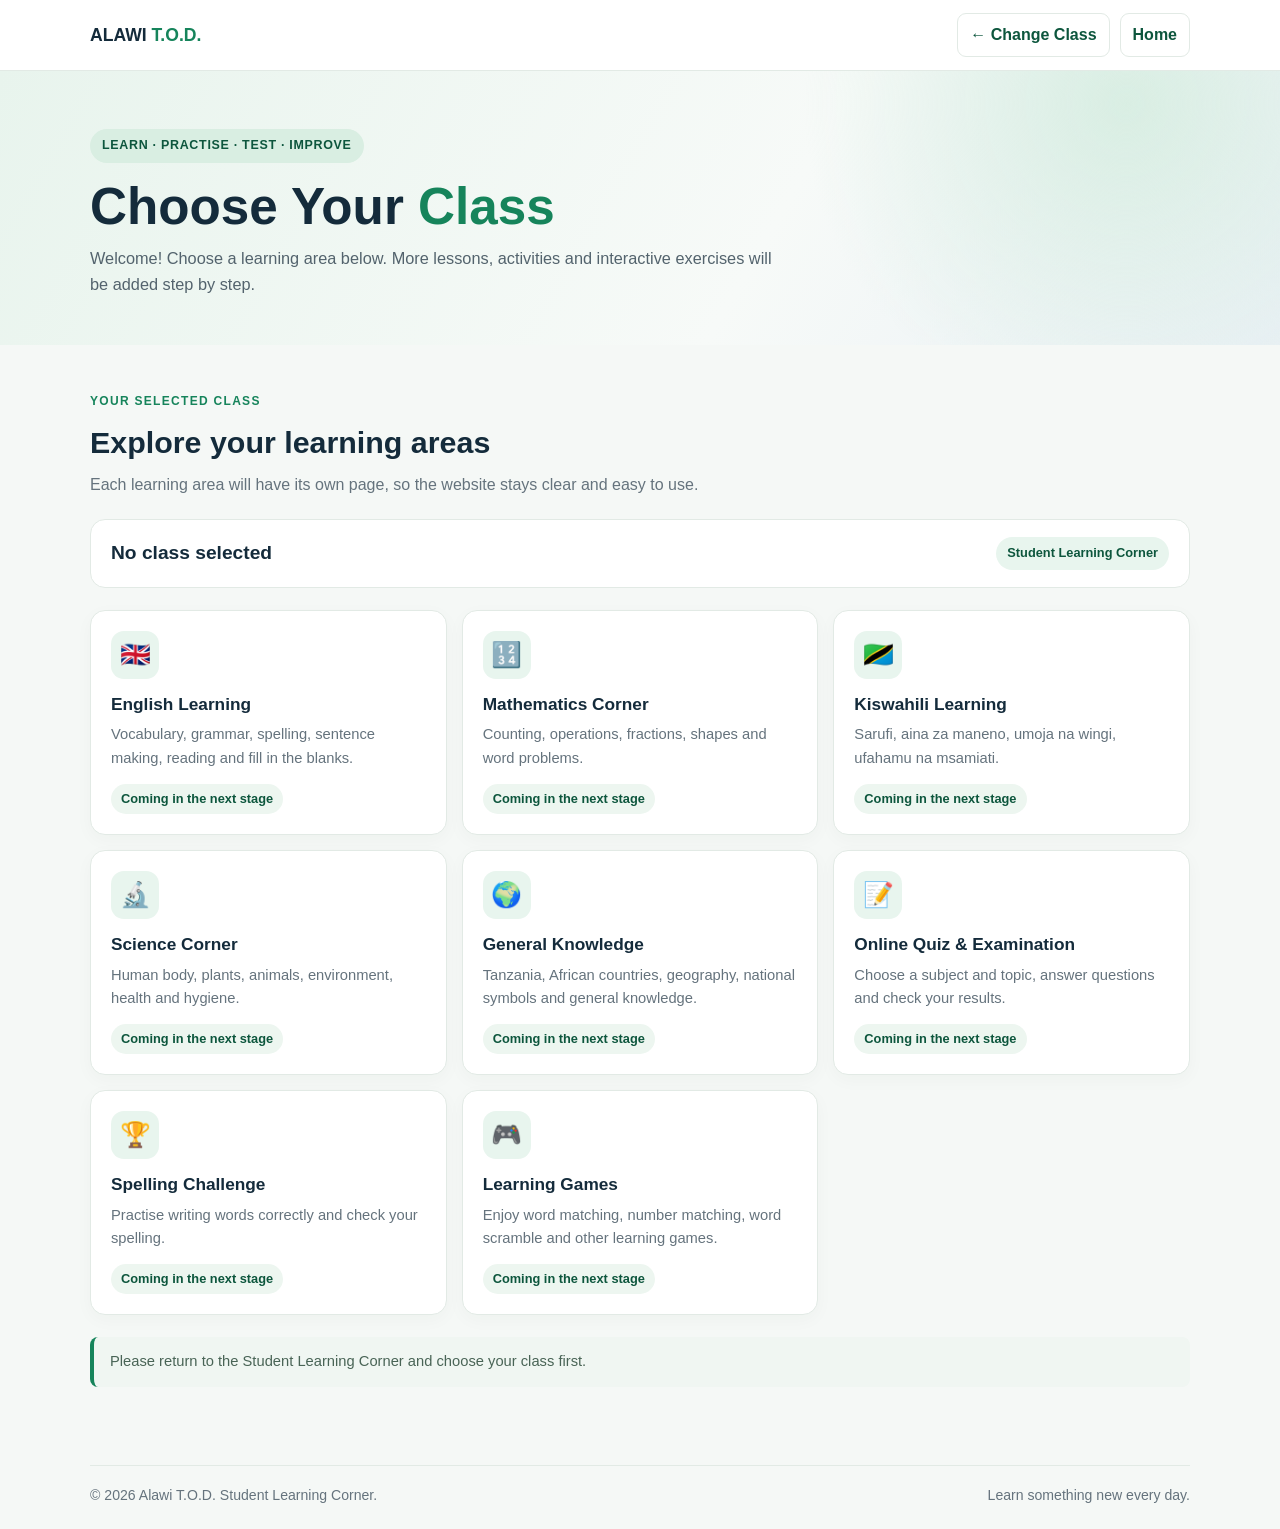
==== class-learning.html @ eb18f33f "Add files via upload" ====
<!DOCTYPE html>
<html lang="en">
<head>
<meta charset="UTF-8">
<meta name="viewport" content="width=device-width, initial-scale=1.0">
<meta name="description" content="Class learning areas and activities in Alawi T.O.D Student Learning Corner.">
<meta name="theme-color" content="#142b3b">
<title>Class Learning | Alawi T.O.D</title>
<style>
:root{--green:#16845b;--green-dark:#0d563d;--navy:#142b3b;--ink:#24313a;--muted:#65737d;--paper:#f5f8f6;--line:#e2eae5}
*{box-sizing:border-box}body{margin:0;font-family:Arial,Helvetica,sans-serif;background:var(--paper);color:var(--ink);line-height:1.6}
a{text-decoration:none;color:inherit}.wrap{width:min(1100px,92%);margin:auto}
header{background:#fff;border-bottom:1px solid var(--line);position:sticky;top:0;z-index:5}
.nav{min-height:70px;display:flex;align-items:center;justify-content:space-between;gap:15px}
.brand{font-weight:800;font-size:1.1rem;color:var(--navy)}.brand span{color:var(--green)}
.nav-links{display:flex;gap:10px;flex-wrap:wrap}.nav-link{color:var(--green-dark);font-weight:700;padding:8px 12px;border:1px solid var(--line);border-radius:9px}
.hero{padding:58px 0 48px;background:radial-gradient(circle at 88% 12%,#d9eee3 0,transparent 28%),linear-gradient(120deg,#e8f4ed,#f7faf8 60%,#e9f0f5)}
.eyebrow{display:inline-block;background:#d9eee2;color:var(--green-dark);font-weight:800;font-size:.78rem;padding:7px 12px;border-radius:30px;letter-spacing:.7px}
h1{font-size:clamp(2rem,5vw,3.2rem);line-height:1.1;color:var(--navy);margin:16px 0 10px}h1 span{color:var(--green)}
.hero p{max-width:700px;color:#53636d;font-size:1.02rem;margin:0}
section{padding:42px 0 55px}.section-head{margin-bottom:22px}.section-head h2{color:var(--navy);font-size:clamp(1.45rem,3vw,1.9rem);margin:5px 0}.section-head p{color:var(--muted);margin:0}
.kicker{font-size:.75rem;color:var(--green);font-weight:800;letter-spacing:1.3px;text-transform:uppercase}
.class-banner{display:flex;align-items:center;justify-content:space-between;gap:15px;flex-wrap:wrap;background:#fff;border:1px solid var(--line);border-radius:15px;padding:17px 20px;margin-bottom:22px}
.class-banner strong{color:var(--navy);font-size:1.2rem}.badge{background:#e8f5ee;color:var(--green-dark);padding:6px 11px;border-radius:30px;font-size:.8rem;font-weight:700}
.learning-grid{display:grid;grid-template-columns:repeat(3,minmax(0,1fr));gap:15px}
.learning-card{background:#fff;border:1px solid var(--line);border-radius:15px;padding:20px;min-height:190px;display:flex;flex-direction:column;align-items:flex-start;box-shadow:0 5px 18px #173b2908}
.learning-icon{width:48px;height:48px;display:grid;place-items:center;border-radius:13px;background:#e8f5ee;font-size:1.55rem}
.learning-card h3{color:var(--navy);font-size:1.08rem;margin:12px 0 5px}.learning-card p{color:var(--muted);font-size:.92rem;margin:0 0 13px}
.status{margin-top:auto;color:var(--green-dark);font-size:.8rem;font-weight:800;background:#edf6f0;border-radius:20px;padding:5px 10px}
.notice{margin-top:22px;padding:13px 16px;background:#f0f6f2;border-left:4px solid var(--green);border-radius:8px;color:#496456;font-size:.92rem}
footer{padding:23px 0;color:var(--muted);font-size:.88rem}.footer-row{border-top:1px solid var(--line);padding-top:18px;display:flex;justify-content:space-between;gap:10px;flex-wrap:wrap}
body.dark{--ink:#e6edf0;--muted:#a9b7bf;--paper:#101a20;--line:#2a3a43;background:var(--paper);color:var(--ink)}
body.dark header,body.dark .class-banner,body.dark .learning-card{background:#17252d;border-color:#2a3a43}
body.dark .hero{background:linear-gradient(120deg,#152d27,#101a20 60%,#172631)}
body.dark h1,body.dark .section-head h2,body.dark .class-banner strong,body.dark .learning-card h3,body.dark .brand{color:#eef6f1}
body.dark .learning-icon,body.dark .badge,body.dark .status{background:#20382e;color:#d8f0e2}
body.dark .notice{background:#20382e;color:#d8f0e2}body.dark .nav-link{border-color:#304753;color:#8fe0b5}
@media(max-width:800px){.learning-grid{grid-template-columns:repeat(2,minmax(0,1fr))}}
@media(max-width:520px){.nav{min-height:62px}.hero{padding:43px 0}.learning-grid{grid-template-columns:1fr}section{padding:34px 0}.learning-card{min-height:165px}}
</style>
</head>
<body>
<header><div class="wrap nav">
<a class="brand" href="index.html">ALAWI <span>T.O.D.</span></a>
<div class="nav-links"><a class="nav-link" href="student-learning.html">← Change Class</a><a class="nav-link" href="index.html">Home</a></div>
</div></header>
<main>
<section class="hero"><div class="wrap">
<span class="eyebrow">LEARN · PRACTISE · TEST · IMPROVE</span>
<h1 id="pageTitle">Your <span>Learning Page</span></h1>
<p>Welcome! Choose a learning area below. More lessons, activities and interactive exercises will be added step by step.</p>
</div></section>
<section><div class="wrap">
<div class="section-head"><span class="kicker">Your selected class</span><h2>Explore your learning areas</h2>
<p>Each learning area will have its own page, so the website stays clear and easy to use.</p></div>
<div class="class-banner"><strong id="className">Loading your class...</strong><span class="badge">Student Learning Corner</span></div>
<div class="learning-grid">
<article class="learning-card"><span class="learning-icon">🇬🇧</span><h3>English Learning</h3><p>Vocabulary, grammar, spelling, sentence making, reading and fill in the blanks.</p><span class="status">Coming in the next stage</span></article>
<article class="learning-card"><span class="learning-icon">🔢</span><h3>Mathematics Corner</h3><p>Counting, operations, fractions, shapes and word problems.</p><span class="status">Coming in the next stage</span></article>
<article class="learning-card"><span class="learning-icon">🇹🇿</span><h3>Kiswahili Learning</h3><p>Sarufi, aina za maneno, umoja na wingi, ufahamu na msamiati.</p><span class="status">Coming in the next stage</span></article>
<article class="learning-card"><span class="learning-icon">🔬</span><h3>Science Corner</h3><p>Human body, plants, animals, environment, health and hygiene.</p><span class="status">Coming in the next stage</span></article>
<article class="learning-card"><span class="learning-icon">🌍</span><h3>General Knowledge</h3><p>Tanzania, African countries, geography, national symbols and general knowledge.</p><span class="status">Coming in the next stage</span></article>
<article class="learning-card"><span class="learning-icon">📝</span><h3>Online Quiz &amp; Examination</h3><p>Choose a subject and topic, answer questions and check your results.</p><span class="status">Coming in the next stage</span></article>
<article class="learning-card"><span class="learning-icon">🏆</span><h3>Spelling Challenge</h3><p>Practise writing words correctly and check your spelling.</p><span class="status">Coming in the next stage</span></article>
<article class="learning-card"><span class="learning-icon">🎮</span><h3>Learning Games</h3><p>Enjoy word matching, number matching, word scramble and other learning games.</p><span class="status">Coming in the next stage</span></article>
</div>
<div class="notice">We are building this learning platform step by step. The learning areas will become active as their lessons and activities are completed.</div>
</div></section>
</main>
<footer><div class="wrap footer-row"><span>© <span id="year"></span> Alawi T.O.D. Student Learning Corner.</span><span>Learn something new every day.</span></div></footer>
<script>
const params=new URLSearchParams(window.location.search);
const selectedClass=params.get('class');
const allowedClasses=['Baby Class','Middle Class','Pre-Unit','Standard One','Standard Two','Standard Three','Standard Four','Standard Five','Standard Six','Standard Seven'];
if(allowedClasses.includes(selectedClass)){
  document.getElementById('className').textContent=selectedClass;
  document.getElementById('pageTitle').innerHTML=selectedClass+' <span>Learning Page</span>';
  document.title=selectedClass+' Learning | Alawi T.O.D';
}else{
  document.getElementById('className').textContent='No class selected';
  document.getElementById('pageTitle').innerHTML='Choose Your <span>Class</span>';
  document.querySelector('.notice').textContent='Please return to the Student Learning Corner and choose your class first.';
}
document.getElementById('year').textContent=new Date().getFullYear();
</script>
</body>
</html>
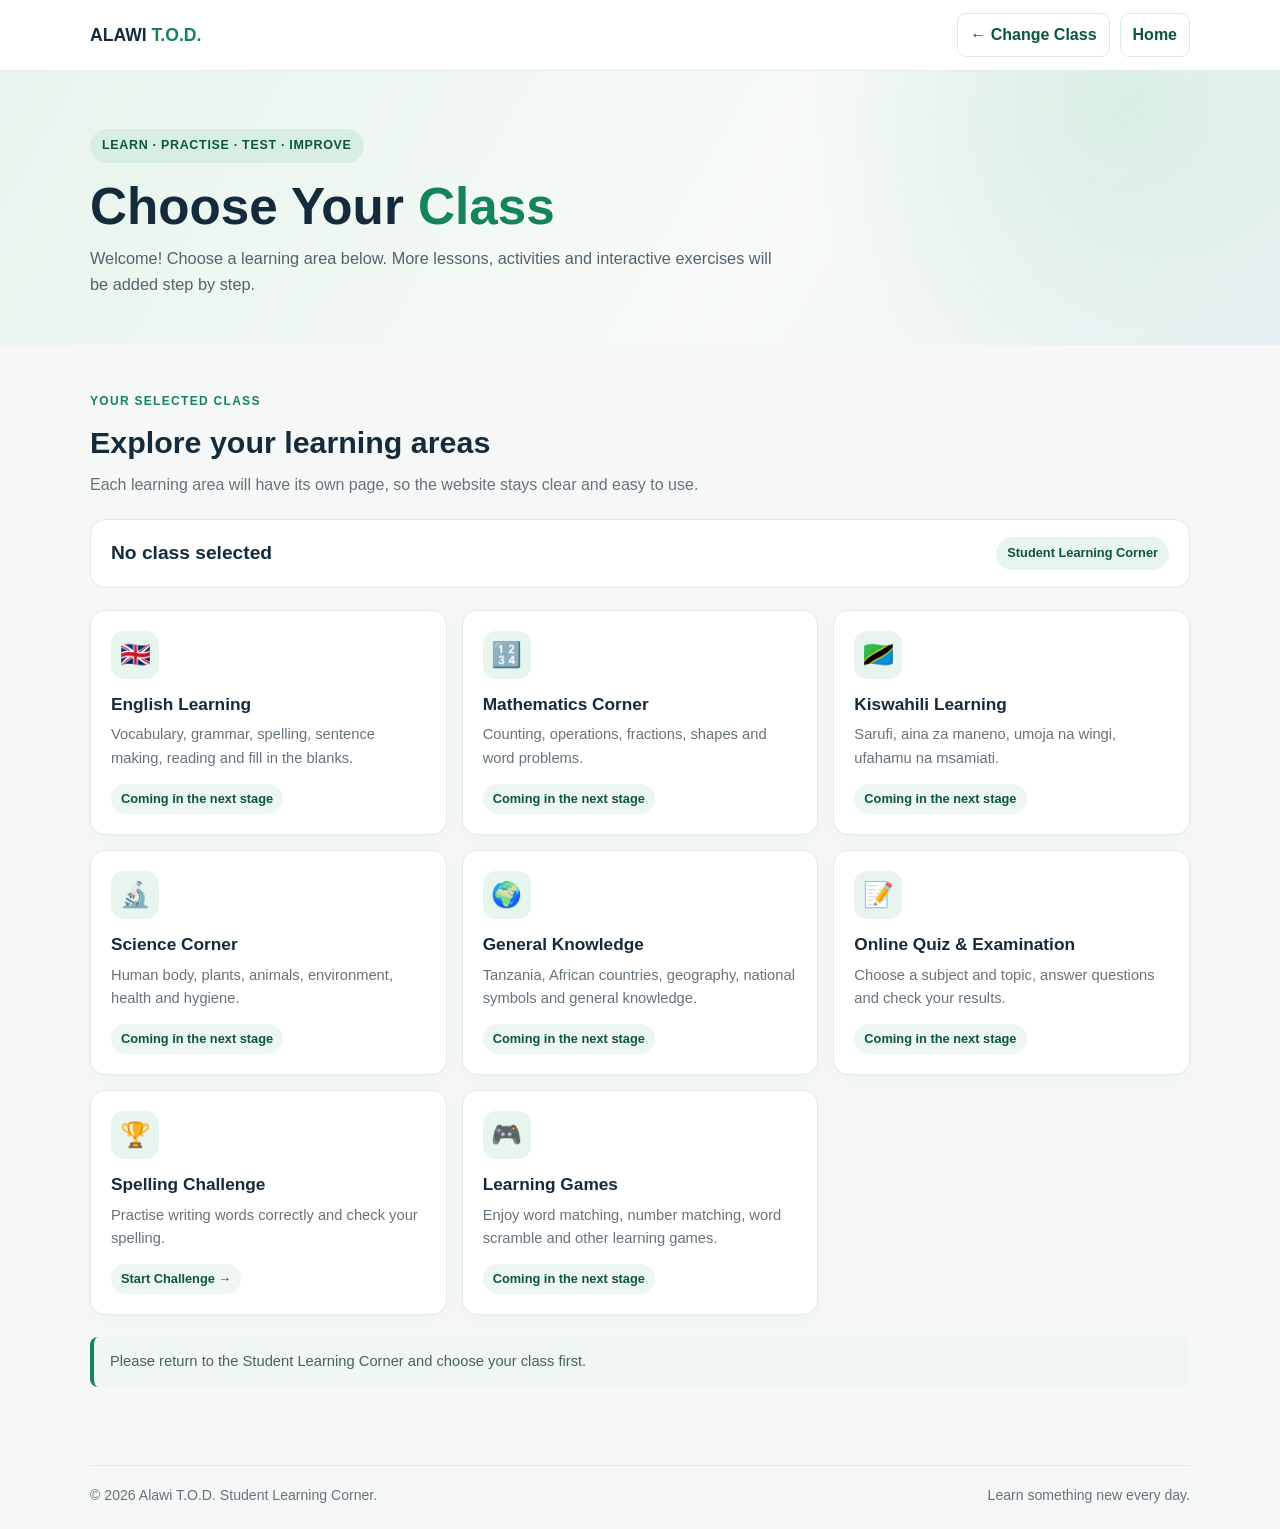
==== commit f0c88239: "Make Spelling Challenge clickable with updated status" ====
--- a/class-learning.html
+++ b/class-learning.html
@@ -55,13 +55,28 @@
 <p>Each learning area will have its own page, so the website stays clear and easy to use.</p></div>
 <div class="class-banner"><strong id="className">Loading your class...</strong><span class="badge">Student Learning Corner</span></div>
 <div class="learning-grid">
-<article class="learning-card"><span class="learning-icon">🇬🇧</span><h3>English Learning</h3><p>Vocabulary, grammar, spelling, sentence making, reading and fill in the blanks.</p><span class="status">Coming in the next stage</span></article>
+<article class="learning-card" id="englishCard">
+<span class="learning-icon">🇬🇧</span>
+<h3>English Learning</h3>
+<p>Vocabulary, grammar, spelling, sentence making, reading and fill in the blanks.</p>
+<span class="status">Coming in the next stage</span>
+</article>
 <article class="learning-card"><span class="learning-icon">🔢</span><h3>Mathematics Corner</h3><p>Counting, operations, fractions, shapes and word problems.</p><span class="status">Coming in the next stage</span></article>
 <article class="learning-card"><span class="learning-icon">🇹🇿</span><h3>Kiswahili Learning</h3><p>Sarufi, aina za maneno, umoja na wingi, ufahamu na msamiati.</p><span class="status">Coming in the next stage</span></article>
 <article class="learning-card"><span class="learning-icon">🔬</span><h3>Science Corner</h3><p>Human body, plants, animals, environment, health and hygiene.</p><span class="status">Coming in the next stage</span></article>
 <article class="learning-card"><span class="learning-icon">🌍</span><h3>General Knowledge</h3><p>Tanzania, African countries, geography, national symbols and general knowledge.</p><span class="status">Coming in the next stage</span></article>
-<article class="learning-card"><span class="learning-icon">📝</span><h3>Online Quiz &amp; Examination</h3><p>Choose a subject and topic, answer questions and check your results.</p><span class="status">Coming in the next stage</span></article>
-<article class="learning-card"><span class="learning-icon">🏆</span><h3>Spelling Challenge</h3><p>Practise writing words correctly and check your spelling.</p><span class="status">Coming in the next stage</span></article>
+<article class="learning-card" id="quizCard">
+<span class="learning-icon">📝</span>
+<h3>Online Quiz &amp; Examination</h3>
+<p>Choose a subject and topic, answer questions and check your results.</p>
+<span class="status">Coming in the next stage</span>
+</article>
+<article class="learning-card" onclick="window.location.href='spelling-challenge-standard-two.html'" style="cursor:pointer;">
+    <span class="learning-icon">🏆</span>
+    <h3>Spelling Challenge</h3>
+    <p>Practise writing words correctly and check your spelling.</p>
+    <span class="status">Start Challenge →</span>
+</article>
 <article class="learning-card"><span class="learning-icon">🎮</span><h3>Learning Games</h3><p>Enjoy word matching, number matching, word scramble and other learning games.</p><span class="status">Coming in the next stage</span></article>
 </div>
 <div class="notice">We are building this learning platform step by step. The learning areas will become active as their lessons and activities are completed.</div>
@@ -81,7 +96,51 @@
   document.getElementById('pageTitle').innerHTML='Choose Your <span>Class</span>';
   document.querySelector('.notice').textContent='Please return to the Student Learning Corner and choose your class first.';
 }
+const englishCard = document.getElementById('englishCard');
+
+if (selectedClass === 'Standard Two' && englishCard) {
+  englishCard.style.cursor = 'pointer';
+  englishCard.querySelector('.status').textContent = 'Start Learning';
+
+  englishCard.setAttribute('role', 'link');
+  englishCard.setAttribute('tabindex', '0');
+
+  function openEnglishLearning() {
+    window.location.href = 'english-learning-standard-two.html';
+  }
+
+  englishCard.addEventListener('click', openEnglishLearning);
+
+  englishCard.addEventListener('keydown', function(e) {
+    if (e.key === 'Enter' || e.key === ' ') {
+      e.preventDefault();
+      openEnglishLearning();
+    }
+  });
+}
+const quizCard = document.getElementById('quizCard');
+
+if (selectedClass === 'Standard Two' && quizCard) {
+  quizCard.style.cursor = 'pointer';
+  quizCard.querySelector('.status').textContent = 'Start Quiz';
+
+  quizCard.setAttribute('role', 'link');
+  quizCard.setAttribute('tabindex', '0');
+
+  function openQuiz() {
+    window.location.href = 'online-quiz-standard-two.html';
+  }
+
+  quizCard.addEventListener('click', openQuiz);
+
+  quizCard.addEventListener('keydown', function(e) {
+    if (e.key === 'Enter' || e.key === ' ') {
+      e.preventDefault();
+      openQuiz();
+    }
+  });
+}
 document.getElementById('year').textContent=new Date().getFullYear();
 </script>
 </body>
-</html>+</html>
